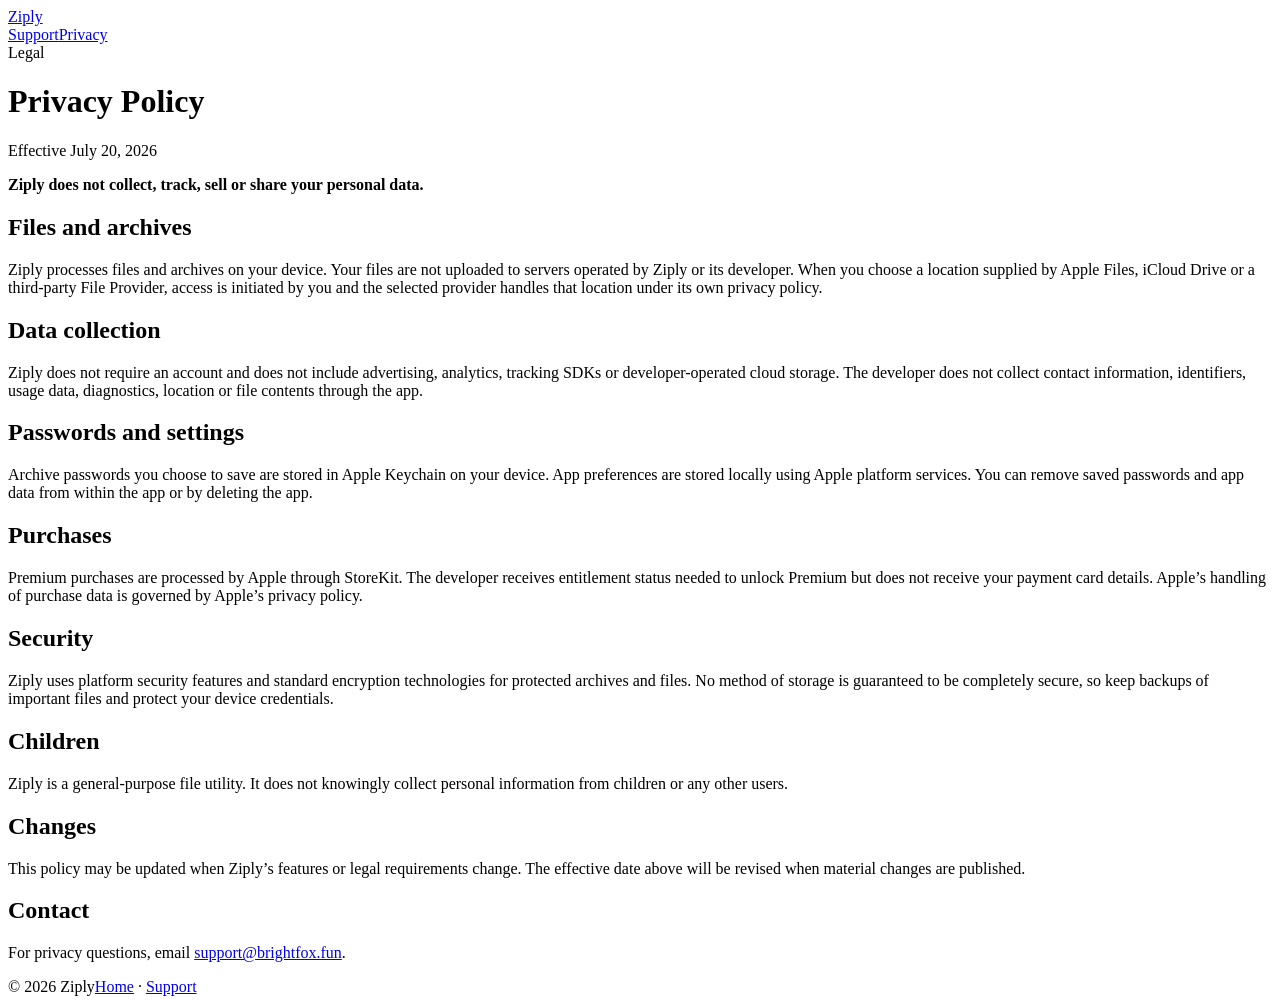
==== privacy.html @ 75b6c71c "Update Ziply privacy.html" ====
<!doctype html>
<html lang="en">
<head>
  <meta charset="utf-8">
  <meta name="viewport" content="width=device-width, initial-scale=1">
  <meta name="description" content="Privacy policy for the Ziply archive manager app.">
  <title>Privacy Policy - Ziply</title>
  <link rel="stylesheet" href="styles.css">
</head>
<body>
  <header class="shell"><nav aria-label="Main navigation"><a class="brand" href="index.html"><img src="app-icon.png" alt="">Ziply</a><div class="links"><a href="support.html">Support</a><a href="privacy.html">Privacy</a></div></nav></header>
  <main class="content shell">
    <div class="eyebrow">Legal</div>
    <h1>Privacy Policy</h1>
    <p class="meta">Effective July 20, 2026</p>
    <div class="notice"><strong>Ziply does not collect, track, sell or share your personal data.</strong></div>

    <h2>Files and archives</h2>
    <p>Ziply processes files and archives on your device. Your files are not uploaded to servers operated by Ziply or its developer. When you choose a location supplied by Apple Files, iCloud Drive or a third-party File Provider, access is initiated by you and the selected provider handles that location under its own privacy policy.</p>

    <h2>Data collection</h2>
    <p>Ziply does not require an account and does not include advertising, analytics, tracking SDKs or developer-operated cloud storage. The developer does not collect contact information, identifiers, usage data, diagnostics, location or file contents through the app.</p>

    <h2>Passwords and settings</h2>
    <p>Archive passwords you choose to save are stored in Apple Keychain on your device. App preferences are stored locally using Apple platform services. You can remove saved passwords and app data from within the app or by deleting the app.</p>

    <h2>Purchases</h2>
    <p>Premium purchases are processed by Apple through StoreKit. The developer receives entitlement status needed to unlock Premium but does not receive your payment card details. Apple’s handling of purchase data is governed by Apple’s privacy policy.</p>

    <h2>Security</h2>
    <p>Ziply uses platform security features and standard encryption technologies for protected archives and files. No method of storage is guaranteed to be completely secure, so keep backups of important files and protect your device credentials.</p>

    <h2>Children</h2>
    <p>Ziply is a general-purpose file utility. It does not knowingly collect personal information from children or any other users.</p>

    <h2>Changes</h2>
    <p>This policy may be updated when Ziply’s features or legal requirements change. The effective date above will be revised when material changes are published.</p>

    <h2>Contact</h2>
    <p>For privacy questions, email <a href="mailto:support@brightfox.fun">support@brightfox.fun</a>.</p>
  </main>
  <footer><div class="footer-row shell"><span>© 2026 Ziply</span><span><a href="index.html">Home</a> · <a href="support.html">Support</a></span></div></footer>
</body>
</html>
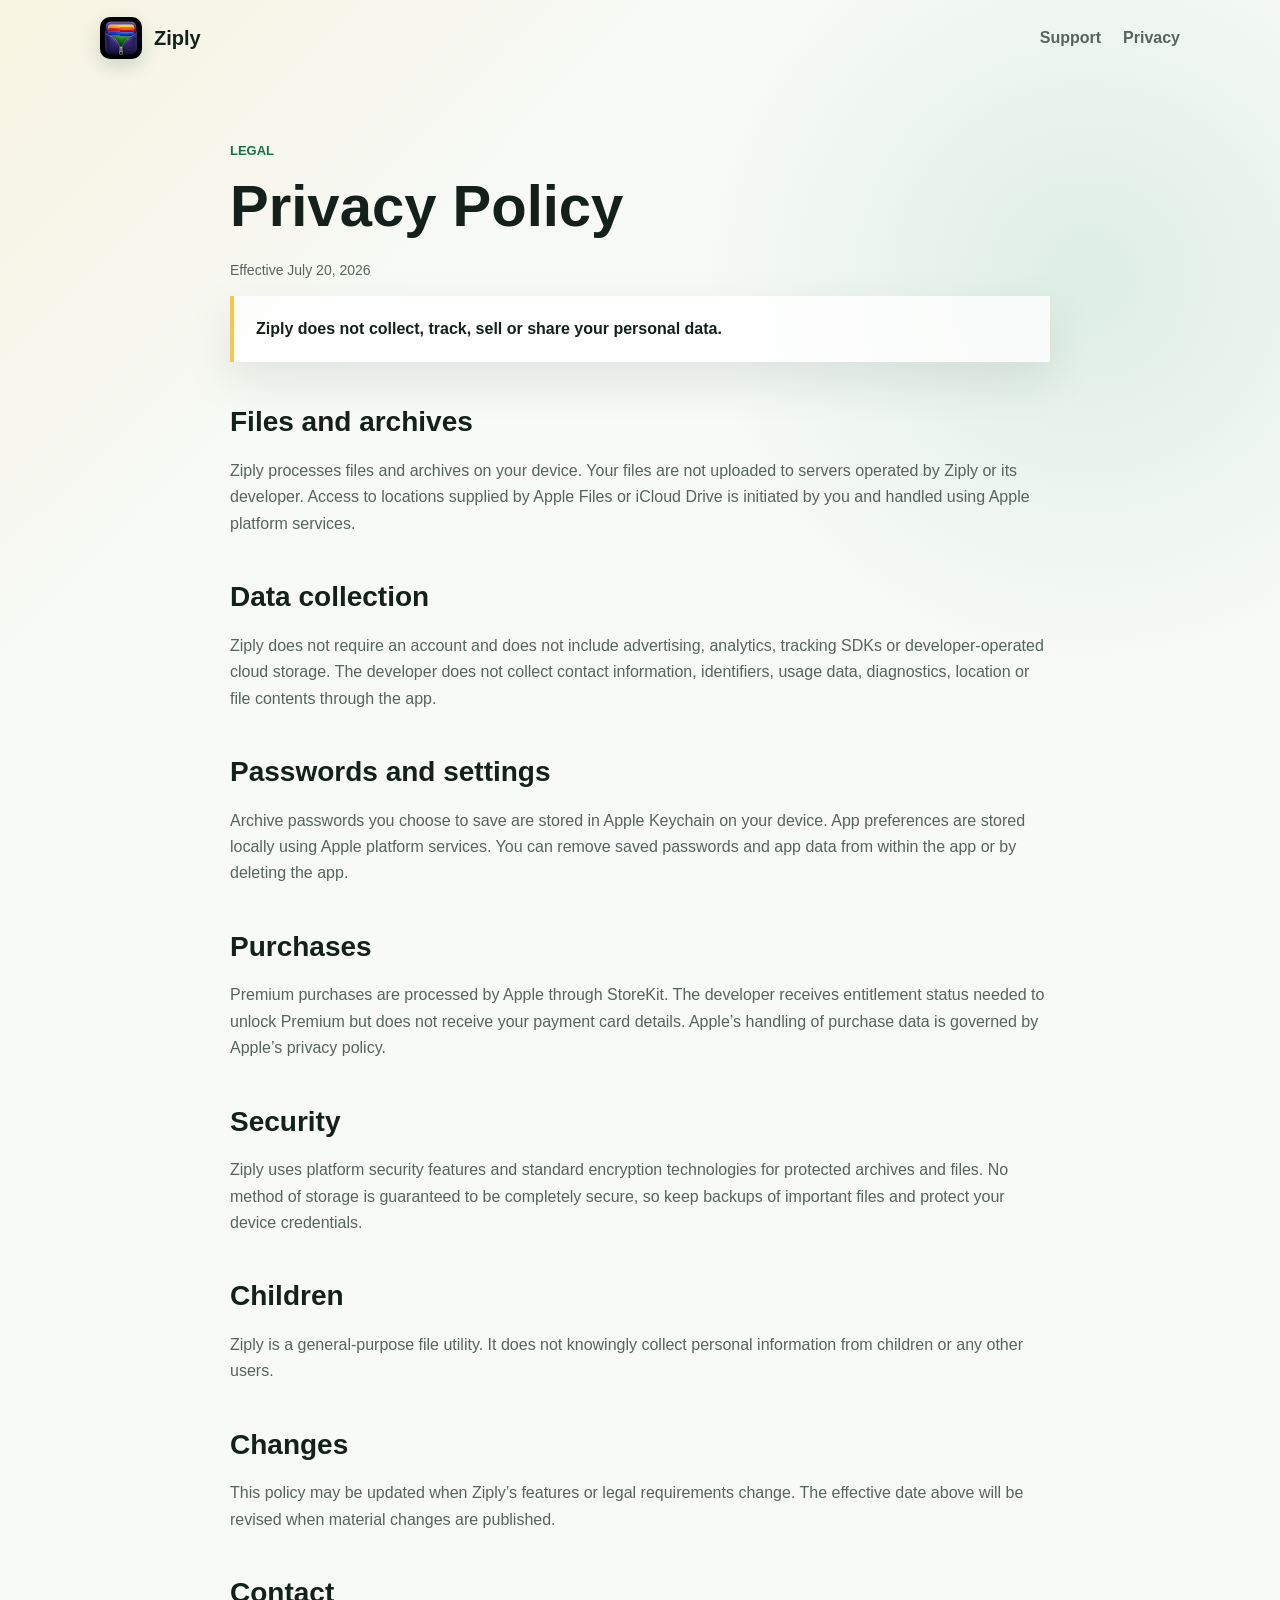
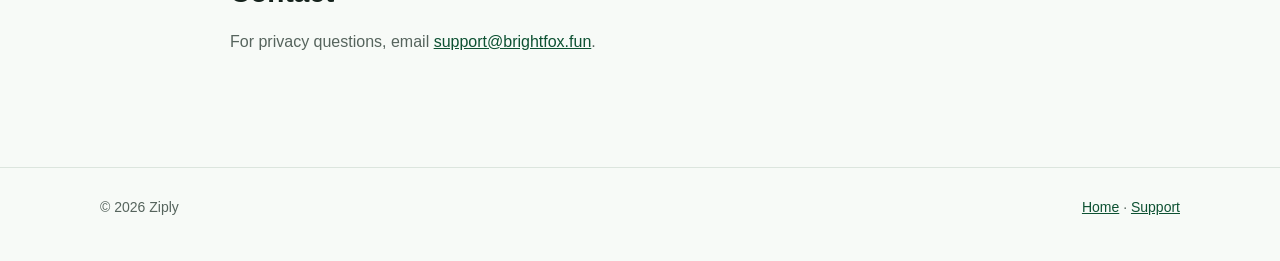
==== commit 8e1d96c9: "Update release support content Co-authored-by: Copilot <223556219+Copilot@users.noreply.github.com>" ====
--- a/privacy.html
+++ b/privacy.html
@@ -16,7 +16,7 @@
     <div class="notice"><strong>Ziply does not collect, track, sell or share your personal data.</strong></div>
 
     <h2>Files and archives</h2>
-    <p>Ziply processes files and archives on your device. Your files are not uploaded to servers operated by Ziply or its developer. When you choose a location supplied by Apple Files, iCloud Drive or a third-party File Provider, access is initiated by you and the selected provider handles that location under its own privacy policy.</p>
+    <p>Ziply processes files and archives on your device. Your files are not uploaded to servers operated by Ziply or its developer. Access to locations supplied by Apple Files or iCloud Drive is initiated by you and handled using Apple platform services.</p>
 
     <h2>Data collection</h2>
     <p>Ziply does not require an account and does not include advertising, analytics, tracking SDKs or developer-operated cloud storage. The developer does not collect contact information, identifiers, usage data, diagnostics, location or file contents through the app.</p>
--- a/styles.css
+++ b/styles.css
@@ -0,0 +1,80 @@
+:root {
+  color-scheme: light;
+  --ink: #14211b;
+  --muted: #56645d;
+  --paper: #f7faf7;
+  --surface: rgba(255, 255, 255, 0.82);
+  --line: #dce5de;
+  --green: #147447;
+  --green-dark: #0d5132;
+  --yellow: #f6c74c;
+  --shadow: 0 18px 48px rgba(20, 53, 37, 0.1);
+}
+
+* { box-sizing: border-box; }
+html { scroll-behavior: smooth; }
+body {
+  margin: 0;
+  color: var(--ink);
+  background:
+    linear-gradient(135deg, rgba(246, 199, 76, 0.13), transparent 32rem),
+    radial-gradient(circle at 85% 15%, rgba(37, 150, 91, 0.12), transparent 24rem),
+    var(--paper);
+  font-family: 'Avenir Next', Avenir, sans-serif;
+  line-height: 1.65;
+}
+
+a { color: var(--green-dark); }
+.shell { width: min(1080px, calc(100% - 40px)); margin: 0 auto; }
+nav {
+  display: flex;
+  align-items: center;
+  justify-content: space-between;
+  min-height: 76px;
+  gap: 24px;
+}
+.brand { display: flex; align-items: center; gap: 12px; color: var(--ink); text-decoration: none; font: 800 20px 'Avenir Next', Avenir, sans-serif; }
+.brand img { width: 42px; height: 42px; border-radius: 10px; box-shadow: 0 7px 18px rgba(20, 83, 51, 0.18); }
+.links { display: flex; gap: 22px; }
+.links a { color: var(--muted); text-decoration: none; font-weight: 600; }
+.links a:hover { color: var(--green); }
+
+.hero { min-height: 540px; display: grid; grid-template-columns: minmax(0, 1.2fr) minmax(260px, 0.8fr); align-items: center; gap: 64px; padding: 72px 0 96px; }
+.eyebrow { color: var(--green); font-weight: 700; text-transform: uppercase; font-size: 13px; letter-spacing: 0; }
+h1, h2, h3 { font-family: 'Avenir Next', Avenir, sans-serif; line-height: 1.13; letter-spacing: 0; }
+h1 { margin: 12px 0 20px; font-size: clamp(44px, 7vw, 76px); }
+h2 { margin: 0 0 20px; font-size: clamp(30px, 4vw, 44px); }
+h3 { font-size: 19px; }
+.lead { max-width: 690px; color: var(--muted); font-size: 20px; }
+.actions { display: flex; flex-wrap: wrap; gap: 12px; margin-top: 32px; }
+.button { display: inline-flex; align-items: center; min-height: 48px; padding: 0 20px; border-radius: 7px; background: var(--green); color: white; text-decoration: none; font-weight: 700; }
+.button.secondary { background: transparent; color: var(--green-dark); border: 1px solid var(--line); }
+.hero-art { display: grid; place-items: center; position: relative; }
+.hero-art::before { content: ''; position: absolute; width: 280px; height: 280px; border-radius: 36px; transform: rotate(8deg); background: repeating-linear-gradient(45deg, rgba(20,116,71,.08), rgba(20,116,71,.08) 2px, transparent 2px, transparent 14px); }
+.hero-art img { position: relative; width: min(250px, 70vw); border-radius: 54px; box-shadow: var(--shadow); }
+
+.band { border-block: 1px solid var(--line); background: rgba(255,255,255,.52); }
+.features { display: grid; grid-template-columns: repeat(3, 1fr); gap: 1px; background: var(--line); }
+.feature { padding: 32px; background: var(--surface); }
+.feature strong { color: var(--green); }
+.content { max-width: 820px; padding: 64px 0 96px; }
+.content h1 { font-size: clamp(38px, 6vw, 58px); }
+.content h2 { margin-top: 44px; font-size: 28px; }
+.content h3 { margin-top: 28px; }
+.content p, .content li { color: var(--muted); }
+.notice { padding: 20px 22px; border-left: 4px solid var(--yellow); background: var(--surface); box-shadow: var(--shadow); }
+.meta { color: var(--muted); font-size: 14px; }
+footer { border-top: 1px solid var(--line); padding: 28px 0 42px; color: var(--muted); font-size: 14px; }
+.footer-row { display: flex; justify-content: space-between; gap: 24px; flex-wrap: wrap; }
+
+@media (max-width: 720px) {
+  .shell { width: min(100% - 28px, 1080px); }
+  nav { align-items: flex-start; padding: 16px 0; }
+  .links { gap: 12px; flex-wrap: wrap; justify-content: flex-end; }
+  .hero { min-height: auto; grid-template-columns: 1fr; gap: 48px; padding: 52px 0 72px; }
+  .hero-art { order: -1; }
+  .hero-art::before { width: 210px; height: 210px; }
+  .hero-art img { width: 180px; border-radius: 40px; }
+  .features { grid-template-columns: 1fr; }
+  .feature { padding: 26px 22px; }
+}
